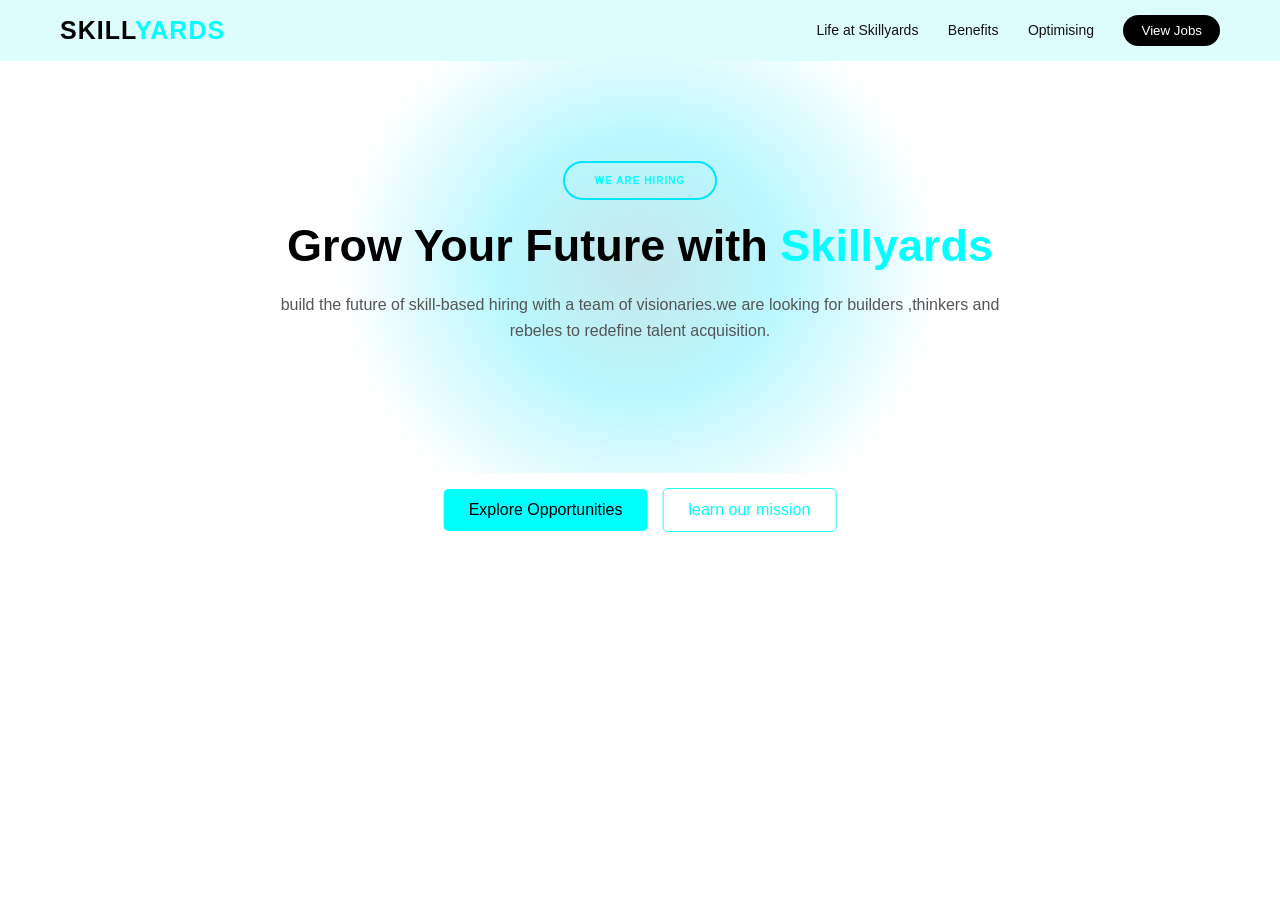
==== career.html/index.html @ fe463100 "career project" ====
<!DOCTYPE html>
<html lang="en">
<head>
    <meta charset="UTF-8">
    <meta name="viewport" content="width=device-width, initial-scale=1.0">
    <title>Careers - Skillyards</title>
    <link rel="stylesheet" href="style.css">
</head>
<body>

    <nav class="navbar">
        <div class="logo">
            <div class="logo">SKILL<span class="half">YARDS</span></div>
        </div>

        <div class="nav-links">
            <a href="#">Life at Skillyards</a>
            <a href="#">Benefits</a>
            <a href="#">Optimising</a>
            <a href="#" class="btn-link">
                <button class="btn">View Jobs</button>
            </a>
        </div>
    </nav>

    <section class="hero-section">
        <p class="subtitle">WE ARE HIRING</p>
        <div>
        <h1 class="title">Grow Your Future with <span class="half">Skillyards</span></h1>
        </div>
        <p class="description">
            build the future of skill-based hiring with a team of visionaries.we are looking
            for builders ,thinkers and rebeles to redefine talent acquisition.
        </p>

        <div class="hero-btn">
            <button class="btn-color">Explore Opportunities</button>
            <button class="blank-btn">learn our mission</button>
         </div>
        </section>

</body>
</html>
---- career.html/style.css ----
* {
    margin: 0;
    padding: 0;
    box-sizing: border-box;
    font-family: Arial, sans-serif;
}


.navbar {
    display: flex;
    justify-content: space-between;
    align-items: center;
    padding: 15px 60px;
    background-color: rgb(221, 252, 252);
}

.logo h2 {
    font-size: 22px;
}

.nav-links a {
    text-decoration: none;
    color: rgb(19, 19, 19);
    margin-left: 25px;
    font-size: 14px;
}

.btn-link {
    margin-left: 25px;
}

.btn {
    padding: 8px 18px;
    background-color: #000;
    color: #fff;
    border: none;
    border-radius: 25px;
    cursor: pointer;
    transition: 0.3s ease;
}

.btn:hover {
    background-color: #444;
}


.hero-section {
 background: radial-gradient(50% 90% at 50% 50%, #c4e7eb 0%, #baf7ff 35%, #ffffff 75%);
  text-align: center;
    padding: 100px 20px;
    max-width: 800px;
    margin: auto;
}

.subtitle {
    color: #888;
    font-size: 13px;
    letter-spacing: 2px;
}

.title {
    font-size: 45px;
    margin: 20px 0;
    color: #000;
    font-weight: bold;
}

.description {
    color: #555;
    line-height: 1.6;
    margin-bottom: 30px;
}

.hero-btn {
    margin-top: 10px;
}

.half{
    color: aqua;
}
.logo{
    color: black;
    font-size: 25px;
    font-weight: 800;
    text-transform: uppercase;
    letter-spacing: 1px;
}
.subtitle {
  display: inline-block;
  padding: 12px 30px;
  font-size: 10px;
  font-weight: bold;
  color: aqua;
  text-transform: uppercase;
  letter-spacing: 1px;
  
 
  /* background: linear-gradient(135deg, #00f5ff, #00bcd4, #008c9e); */
  
  border: 2px solid #00e5ff;
  border-radius: 30px;
  cursor: pointer;
  transition: all 0.3s ease;
}

.hero-btn {
    display: flex;
    gap: 15px; 
    align-items: center;
    justify-content: center;
    margin-top: 60px;
    position: absolute;
    top: 50%;
    left: 50%;
    transform: translate(-50%, -50%);
}





.btn-color {
     background:aqua;
    color: black;
    padding: 12px 25px;
    border: none;
    border-radius: 5px;
    font-size: 16px;
    cursor: pointer;
    transition: 0.3s ease;
}

.btn-color:hover {
     background: linear-gradient(135deg, #aadce2, rgb(178, 229, 231), #00acc1);
      transform: translateY(-3px);
}

.blank-btn {
    background-color: transparent;
     color: aqua;          
    padding: 12px 25px;
    border: 1px solid rgb(30, 249, 249);
    border-radius: 5px;
    font-size: 16px;
    cursor: pointer;
    transition: 0.3s ease;
}

.blank-btn:hover {
    transform: translateY(-3px);
}
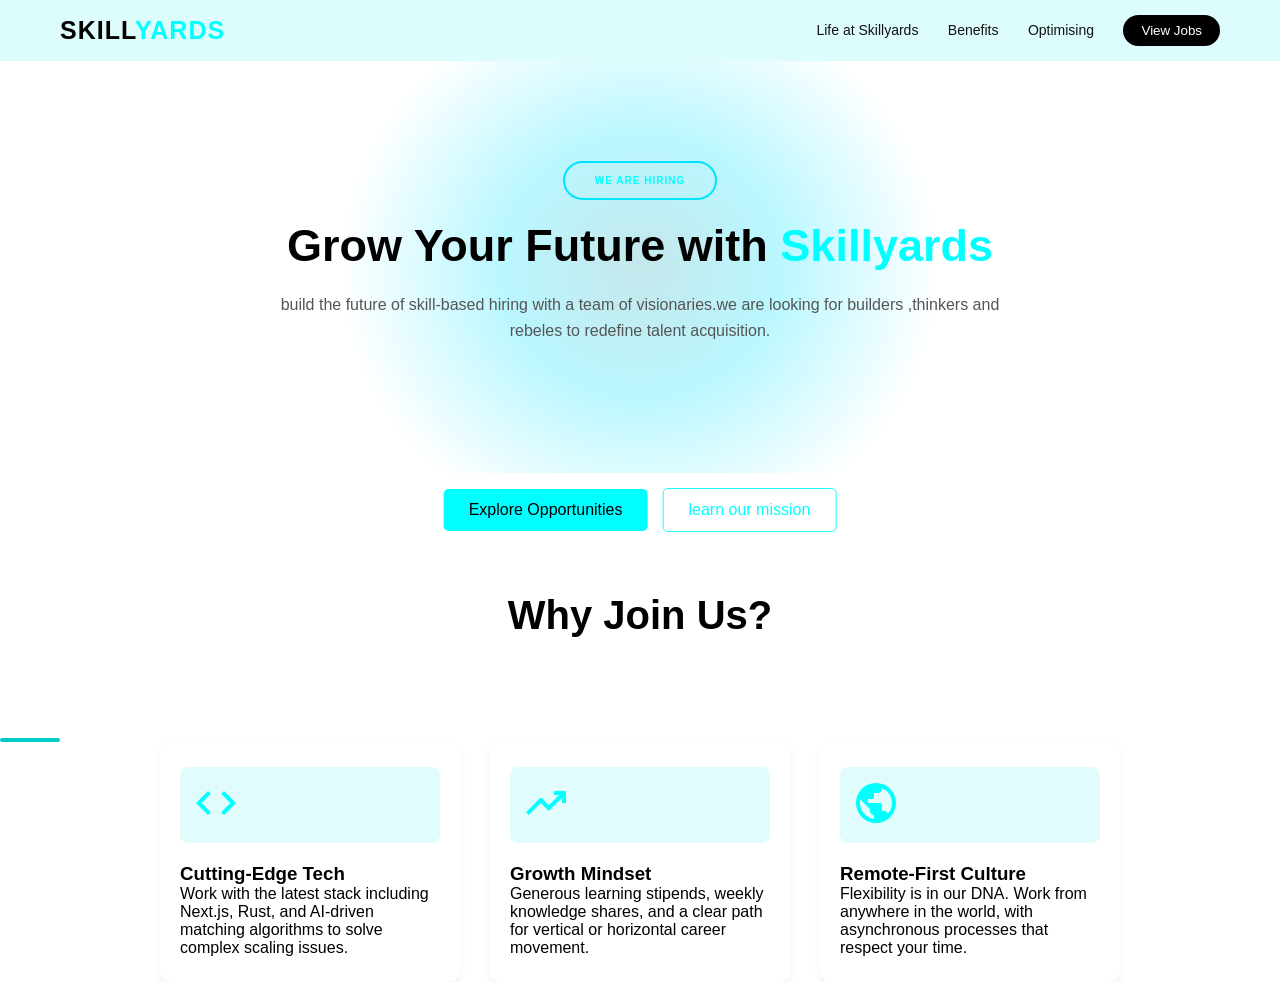
==== commit 60b135a2: "till now" ====
--- a/career.html/index.html
+++ b/career.html/index.html
@@ -38,6 +38,45 @@
             <button class="blank-btn">learn our mission</button>
          </div>
         </section>
+        <section class="section">
+  <h2 class="why-join-us">Why Join Us?</h2>
+  <div class="underline"></div>
+  <div class="cards">
+    
+    <div class="card">
+      <div class="icon">
+        <svg xmlns="http://www.w3.org/2000/svg" height="48px" viewBox="0 -960 960 960" width="48px" fill="#00FFFF">
+          <path d="M320-240 80-480l240-240 57 57-184 184 183 183-56 56Zm320 0-57-57 184-184-183-183 56-56 240 240-240 240Z"/>
+        </svg>
+      </div>
+      <h3>Cutting-Edge Tech</h3>
+      <p>Work with the latest stack including Next.js, Rust, and AI-driven matching algorithms to solve complex scaling issues.</p>
+    </div>
+    
+    <div class="card">
+      <div class="icon">
+        <svg xmlns="http://www.w3.org/2000/svg" height="48px" viewBox="0 -960 960 960" width="48px" fill="#00FFFF">
+          <path d="m136-240-56-56 296-298 160 160 208-206H640v-80h240v240h-80v-104L536-320 376-480 136-240Z"/>
+        </svg>
+      </div>
+      <h3>Growth Mindset</h3>
+      <p>Generous learning stipends, weekly knowledge shares, and a clear path for vertical or horizontal career movement.</p>
+    </div>
+    
+    <div class="card">
+      <div class="icon">
+        <svg xmlns="http://www.w3.org/2000/svg" height="48px" viewBox="0 -960 960 960" width="48px" fill="#00FFFF">
+          <path d="M324-111.5Q251-143 197-197t-85.5-127Q80-397 80-480t31.5-156Q143-709 197-763t127-85.5Q397-880 480-880t156 31.5Q709-817 763-763t85.5 127Q880-563 880-480t-31.5 156Q817-251 763-197t-127 85.5Q563-80 480-80t-156-31.5ZM440-162v-78q-33 0-56.5-23.5T360-320v-40L168-552q-3 18-5.5 36t-2.5 36q0 121 79.5 212T440-162Zm276-102q41-45 62.5-100.5T800-480q0-98-54.5-179T600-776v16q0 33-23.5 56.5T520-680h-80v80q0 17-11.5 28.5T400-560h-80v80h240q17 0 28.5 11.5T600-440v120h40q26 0 47 15.5t29 40.5Z"/>
+        </svg>
+      </div>
+      <h3>Remote-First Culture</h3>
+      <p>Flexibility is in our DNA. Work from anywhere in the world, with asynchronous processes that respect your time.</p>
+    </div>
+    
+  </div>
+</section>
+
+
 
 </body>
 </html>
--- a/career.html/style.css
+++ b/career.html/style.css
@@ -151,3 +151,52 @@
     transform: translateY(-3px);
 }
 
+
+.why-join-us {
+  max-width: 100vh;
+  margin: 0 auto 40px;
+  padding: 60px 20px;
+  background: white;
+  text-align: center;
+  align-items: center;
+  font-family: 'Segoe UI', Tahoma, Geneva, Verdana, sans-serif;
+  font-size: 40px;
+  margin-top: 60px;
+}
+
+.underline {
+  width: 60px;
+  height: 4px;
+  background-color: #00CCCC;
+  border-radius: 2px;
+  justify-items: center;
+  text-align: center;
+  align-items: center;
+}
+
+.cards {
+  display: flex;
+  gap: 30px;
+  justify-content: center;
+  flex-wrap: wrap;
+}
+
+.card {
+  background: #fff;
+  border-radius: 12px;
+  box-shadow: 0 4px 10px rgb(0 0 0 / 0.05);
+  padding: 25px 20px;
+  flex: 1 1 280px;
+  max-width: 300px;
+  text-align: left;
+}
+
+.icon {
+  background: #e0fcfc; 
+  padding: 12px;
+  border-radius: 8px;
+  margin-bottom: 20px;
+}
+
+
+
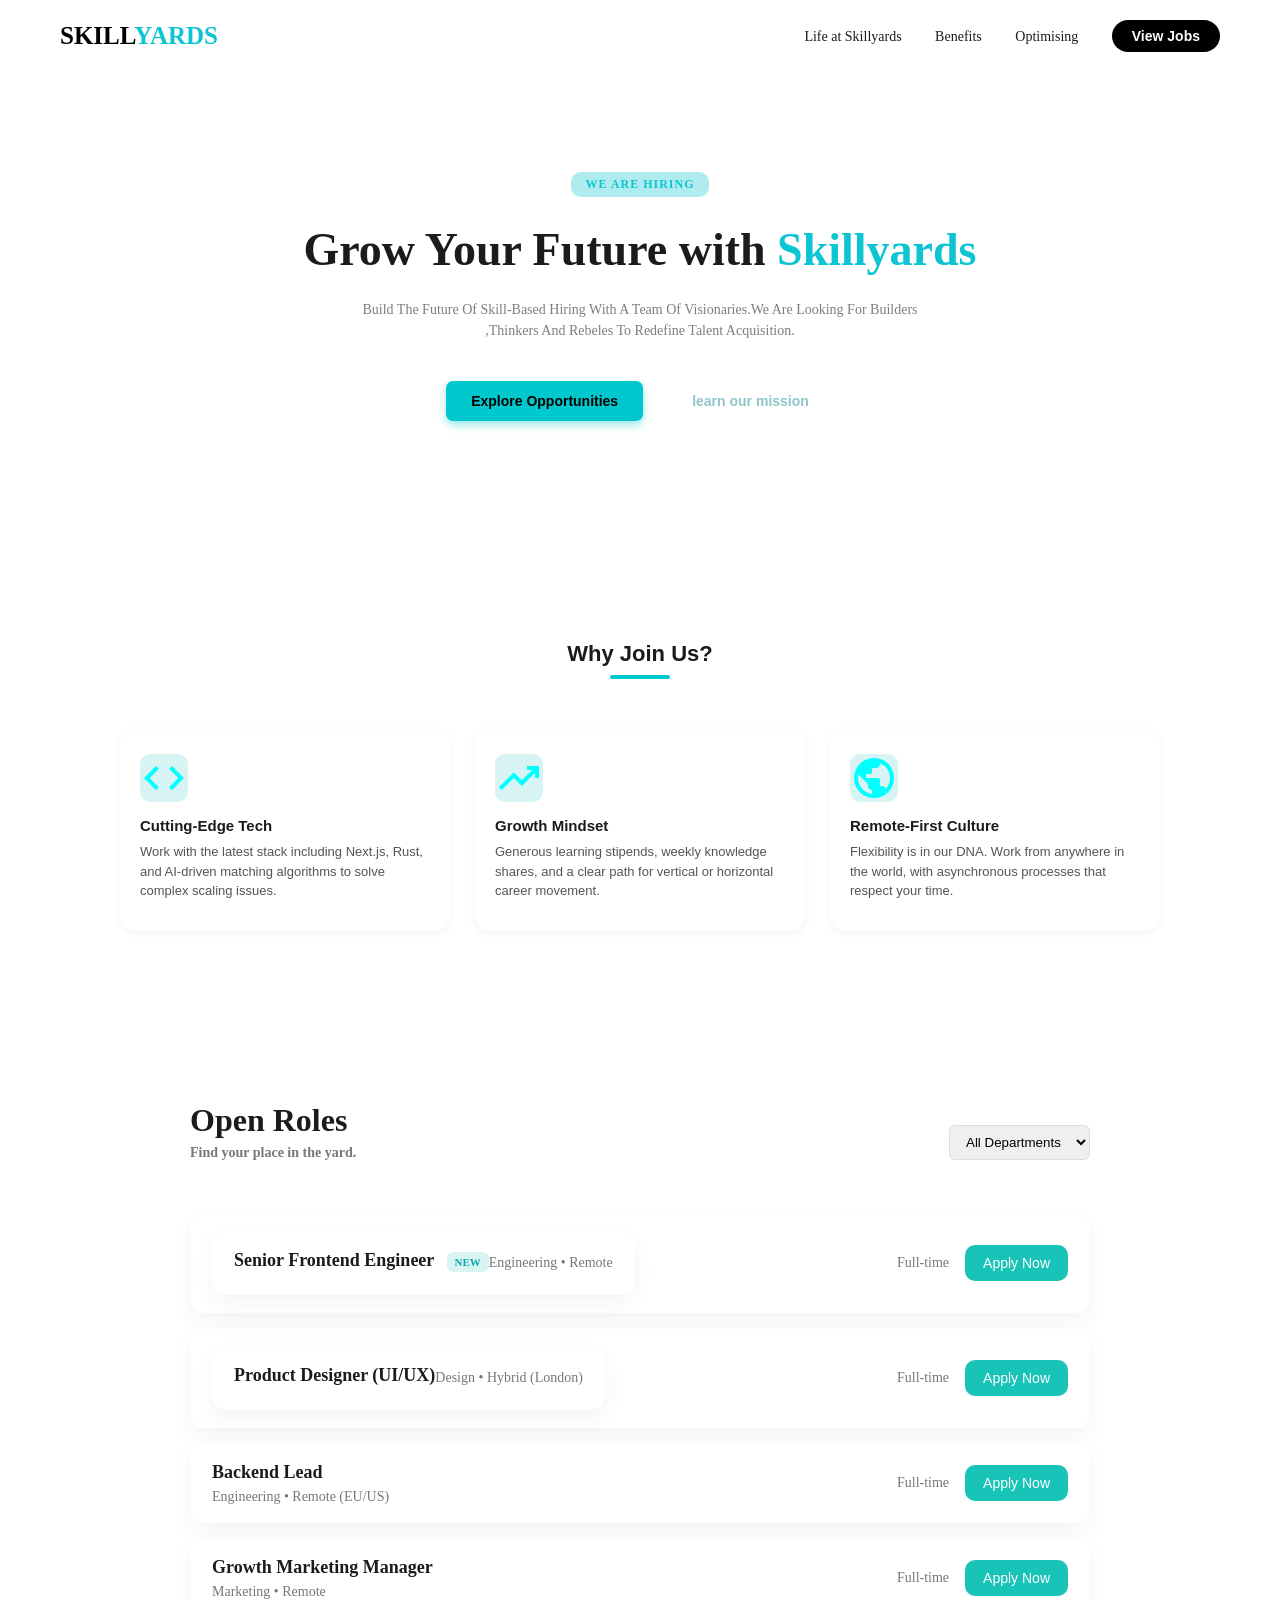
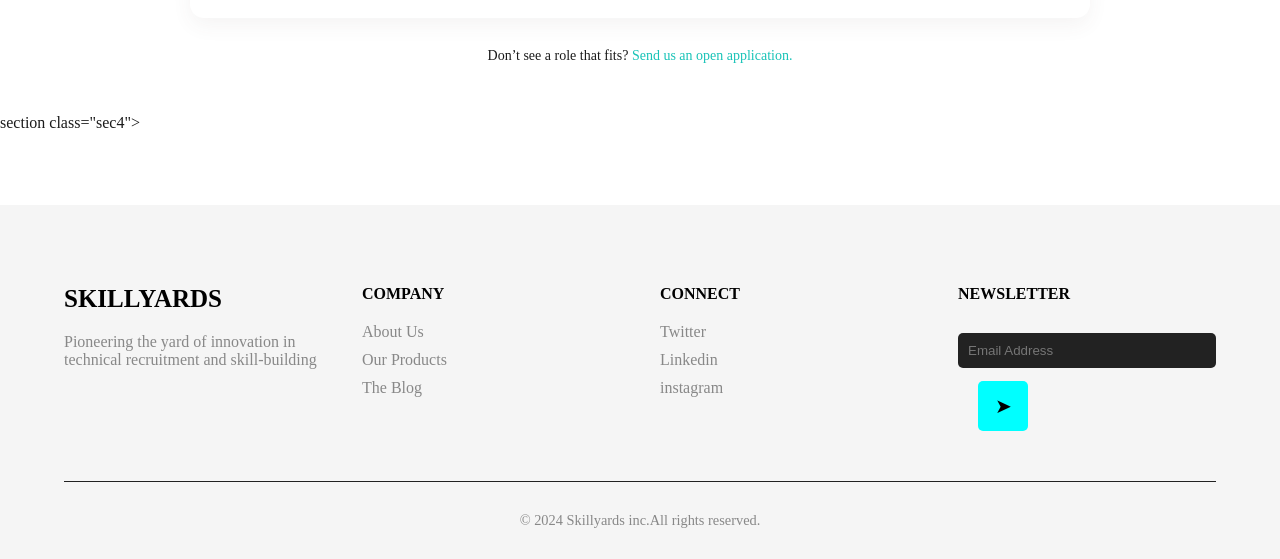
==== commit 2d58cd6b: "till now" ====
--- a/career.html/index.html
+++ b/career.html/index.html
@@ -76,7 +76,134 @@
   </div>
 </section>
 
-
-
+<section class="open-roles">
+
+    <div class="header">
+        <div class="title">
+            <h1>Open Roles</h1>
+            <p>Find your place in the yard.</p>
+        </div>
+
+        <div class="filter">
+            <select>
+                <option>All Departments</option>
+                <option>Engineering</option>
+                <option>Design</option>
+                <option>Marketing</option>
+            </select>
+        </div>
+    </div>
+
+
+    <div class="job-list">
+
+        <div class="white-card">
+            <div class="job">
+                <h3>
+                    Senior Frontend Engineer 
+                    <span class="badge">NEW</span>
+                </h3>
+                <p>Engineering • Remote</p>
+            </div>
+
+            <div class="job-action">
+                <span class="job-type">Full-time</span>
+                <button class="apply-btn">Apply Now</button>
+            </div>
+        </div>
+
+
+        <div class="job-card">
+            <div class="job">
+                <h3>Product Designer (UI/UX)</h3>
+                <p>Design • Hybrid (London)</p>
+            </div>
+
+            <div class="job-action">
+                <span class="job-type">Full-time</span>
+                <button class="apply-btn">Apply Now</button>
+            </div>
+        </div>
+
+
+        <div class="job-card">
+            <div class="job-info">
+                <h3>Backend Lead</h3>
+                <p>Engineering • Remote (EU/US)</p>
+            </div>
+
+            <div class="job-action">
+                <span class="job-type">Full-time</span>
+                <button class="apply-btn">Apply Now</button>
+            </div>
+        </div>
+
+
+        <div class="job">
+            <div class="job-info">
+                <h3>Growth Marketing Manager</h3>
+                <p>Marketing • Remote</p>
+            </div>
+
+            <div class="job-action">
+                <span class="job-type">Full-time</span>
+                <button class="apply-btn">Apply Now</button>
+            </div>
+        </div>
+
+    </div>
+
+
+    <div class="bottom-text">
+        <p>
+            Don’t see a role that fits?
+            <a href="#">Send us an open application.</a>
+        </p>
+    </div>
+
+</section>
+section class="sec4">
+        <div class="map">
+            <h1>A Global Team Of Specilists</h1>
+            <p>From London To San Francisco we are a distributed collective building</p>
+            <p>tools for modern workforce</p>
+        </div>
+    </section>
+    <footer>
+        <div class="footer-content">
+            <div class="footer-section">
+                <div class="logo">SKILL<span>YARDS</span></div>
+                <p style="margin-top:20px;">Pioneering the yard of innovation in technical recruitment and skill-building</p>
+            </div>
+            <div class="footer-section">
+                <h4>COMPANY</h4>
+                <ul>
+                    <li><a href="#">About Us</a></li>
+                    <li><a href="#">Our Products</a></li>
+                    <li><a href="#">The Blog</a></li>
+                </ul>
+            </div>
+            <div class="footer-section">
+                <h4>CONNECT</h4>
+                <ul>
+                    <li><a href="#">Twitter</a></li>
+                    <li><a href="#">Linkedin</a></li>
+                    <li><a href="#">instagram</a></li>
+                </ul>
+            </div>
+            <div class="footer-section">
+                <h4>NEWSLETTER</h4>
+                <div class="flex">
+                <input type="email" placeholder="Email Address"
+                    style="width:100%; padding:10px; margin-top:10px; border-radius:5px; border:none; background:#222; color:white;" >
+                    <p class="send">➤</p>
+                    </div>
+
+            </div>
+        </div>
+        <div class="footer-bottom">
+            <p>&copy; 2024 Skillyards inc.All rights reserved.</p>
+        </div>
+    </footer>
 </body>
 </html>
--- a/career.html/style.css
+++ b/career.html/style.css
@@ -1,202 +1,423 @@
-
+/* Reset and base */
 * {
+  margin: 0;
+  padding: 0;
+  box-sizing: border-box;
+}
+
+body {
+ font-family: Georgia, 'Times New Roman', Times, serif;
+  background-color: white;
+  color: #1b1b1b;
+}
+
+
+.navbar {
+  display: flex;
+  justify-content: space-between;
+  align-items: center;
+  padding: 20px 60px;
+  font-weight: 500;
+  font-size: 14px;
+}
+
+.logo {
+  font-weight: 700;
+  font-size: 20px;
+  color: #000000;
+  user-select: none;
+}
+
+.logo .half {
+  color: #0dc4d3;
+  font-weight: 700;
+}
+
+.nav-links a {
+  margin-left: 30px;
+  text-decoration: none;
+  color: #1b1b1b;
+  font-weight: 500;
+  font-size: 14px;
+  cursor: pointer;
+  transition: color 0.3s ease;
+}
+
+.nav-links a:hover {
+  color: #0dc4d3;
+}
+
+.btn-link .btn {
+  background-color: #000;
+  color: #fff;
+  border: none;
+  padding: 8px 20px;
+  border-radius: 20px;
+  cursor: pointer;
+  font-weight: 600;
+  font-size: 14px;
+  transition: background-color 0.3s ease;
+}
+
+.btn-link .btn:hover {
+  background-color: #333;
+}
+
+
+.hero-section {
+  text-align: center;
+  padding: 100px 20px 140px;
+  max-width: 900px;
+  margin: 0 auto;
+}
+
+.subtitle {
+  display: inline-block;
+  background-color: #b0ebef;
+  color: #0dc4d3;
+  font-weight: 600;
+  font-size: 12px;
+  letter-spacing: 1px;
+  padding: 5px 14px;
+  border-radius: 10px;
+  margin-bottom: 25px;
+  user-select: none;
+}
+
+.title {
+  font-weight: 900;
+  font-size: 46px;
+  margin-bottom: 22px;
+  line-height: 1.2;
+  color: #1b1b1b;
+}
+
+.title .half {
+  color: #0dc4d3;
+}
+
+.description {
+  font-weight: 400;
+  font-size: 14px;
+  color: #7e7e7e;
+  margin-bottom: 40px;
+  max-width: 600px;
+  margin-left: auto;
+  margin-right: auto;
+  line-height: 1.5;
+  text-transform: capitalize;
+}
+
+.hero-btn button {
+  font-weight: 700;
+  font-size: 14px;
+  padding: 12px 25px;
+  border-radius: 7px;
+  cursor: pointer;
+  border: none;
+  margin: 0 10px;
+  text-transform: none;
+  user-select: none;
+  transition: all 0.3s ease;
+}
+
+.btn-color {
+  background-color: #00c8cc;
+  color: #000;
+  box-shadow: 0px 4px 8px rgba(0, 200, 204, 0.4);
+  border: none;
+}
+
+.btn-color:hover {
+  background-color: #00adb7;
+  color: #000;
+}
+
+.blank-btn {
+  background-color: transparent;
+  border: 2px solid #8fc5c9;
+  color: #8fc5c9;
+}
+
+.blank-btn:hover {
+  background-color: #8fc5c9;
+  color: #000;
+}
+
+
+
+.section {
+  background-color: white;
+  padding: 80px 20px 120px;
+  max-width: 1080px;
+  margin: 0 auto;
+  text-align: center;
+  font-family: 'Arial', sans-serif;
+  color: #1b1b1b;
+}
+
+.why-join-us {
+  font-weight: 700;
+  font-size: 22px;
+  margin-bottom: 8px;
+}
+
+.underline {
+  width: 60px;
+  height: 4px;
+  background-color: #00c8cc;
+  margin: 0 auto 50px;
+  border-radius: 2px;
+}
+
+
+.cards {
+  display: flex;
+  justify-content: space-between;
+  gap: 25px;
+  flex-wrap: wrap;
+}
+
+
+.card {
+  background-color: #ffffff;
+  border-radius: 15px;
+  padding: 25px 20px 30px;
+  box-shadow: 0 2px 8px rgba(0,0,0,0.05);
+  flex: 1 1 30%;
+  min-width: 260px;
+  text-align: left;
+  color: #555555;
+}
+
+
+.icon {
+  background-color: #d7f3f4;
+  width: 48px;
+  height: 48px;
+  border-radius: 10px;
+  display: flex;
+  align-items: center;
+  justify-content: center;
+  margin-bottom: 15px;
+}
+
+
+ .card h3 {
+  font-weight: 700;
+  font-size: 15px;
+  color: #1b1b1b;
+  margin-bottom: 8px;
+}
+
+
+.card p {
+  font-weight: 400;
+  font-size: 13px;
+  line-height: 1.5;
+  color: #555555;
+}
+
+.icon svg {
+  fill: #00ffff; 
+  transition: fill 0.3s ease;
+}
+
+
+.card:hover .icon svg {
+  fill: white; 
+}
+ {
     margin: 0;
     padding: 0;
     box-sizing: border-box;
-    font-family: Arial, sans-serif;
-}
-
-
-.navbar {
+}
+
+
+.open-roles {
+    max-width: 900px;
+    margin: 50px auto;
+}
+
+
+.header {
     display: flex;
     justify-content: space-between;
     align-items: center;
-    padding: 15px 60px;
-    background-color: rgb(221, 252, 252);
-}
-
-.logo h2 {
-    font-size: 22px;
-}
-
-.nav-links a {
-    text-decoration: none;
-    color: rgb(19, 19, 19);
-    margin-left: 25px;
+    margin-bottom: 30px;
+}
+
+.title h1 {
+    font-size: 32px;
+    margin-bottom: 6px;
+}
+
+.title p {
+    color: #777;
     font-size: 14px;
 }
 
-.btn-link {
-    margin-left: 25px;
-}
-
-.btn {
-    padding: 8px 18px;
-    background-color: #000;
+.filter select {
+    padding: 8px 12px;
+    border-radius: 6px;
+    border: 1px solid #ddd;
+}
+
+
+.job-list {
+    display: flex;
+    flex-direction: column;
+    gap: 16px;
+}
+
+  .white-card,
+.job-card,
+.job {
+    background: #fff;
+    padding: 18px 22px;
+    border-radius: 14px;
+    display: flex;
+    justify-content: space-between;
+    align-items: center;
+    box-shadow: 0 8px 20px rgba(77, 76, 76, 0.06);
+} 
+
+
+ .job h3,
+.job-info h3 {
+    font-size: 18px;
+    margin-bottom: 6px;
+}
+
+.job p,
+.job-info p {
+    font-size: 14px;
+    color: #777;
+}
+
+
+.badge {
+    background: #d9f5f2;
+    color: #0aa7a7;
+    font-size: 11px;
+    padding: 4px 8px;
+    border-radius: 6px;
+    margin-left: 8px;
+}
+
+
+.job-action {
+    display: flex;
+    align-items: center;
+    gap: 16px;
+}
+
+.job-type {
+    font-size: 14px;
+    color: #777;
+}
+
+.apply-btn {
+    background: #18c3b7;
     color: #fff;
     border: none;
-    border-radius: 25px;
+    padding: 10px 18px;
+    border-radius: 10px;
     cursor: pointer;
-    transition: 0.3s ease;
-}
-
-.btn:hover {
-    background-color: #444;
-}
-
-
-.hero-section {
- background: radial-gradient(50% 90% at 50% 50%, #c4e7eb 0%, #baf7ff 35%, #ffffff 75%);
-  text-align: center;
-    padding: 100px 20px;
-    max-width: 800px;
-    margin: auto;
-}
-
-.subtitle {
-    color: #888;
-    font-size: 13px;
-    letter-spacing: 2px;
-}
-
-.title {
-    font-size: 45px;
-    margin: 20px 0;
-    color: #000;
-    font-weight: bold;
-}
-
-.description {
-    color: #555;
-    line-height: 1.6;
-    margin-bottom: 30px;
-}
-
-.hero-btn {
-    margin-top: 10px;
-}
-
-.half{
-    color: aqua;
-}
-.logo{
-    color: black;
-    font-size: 25px;
-    font-weight: 800;
-    text-transform: uppercase;
-    letter-spacing: 1px;
-}
-.subtitle {
-  display: inline-block;
-  padding: 12px 30px;
-  font-size: 10px;
-  font-weight: bold;
-  color: aqua;
-  text-transform: uppercase;
-  letter-spacing: 1px;
-  
- 
-  /* background: linear-gradient(135deg, #00f5ff, #00bcd4, #008c9e); */
-  
-  border: 2px solid #00e5ff;
-  border-radius: 30px;
-  cursor: pointer;
-  transition: all 0.3s ease;
-}
-
-.hero-btn {
-    display: flex;
-    gap: 15px; 
-    align-items: center;
-    justify-content: center;
-    margin-top: 60px;
-    position: absolute;
-    top: 50%;
-    left: 50%;
-    transform: translate(-50%, -50%);
-}
-
-
-
-
-
-.btn-color {
-     background:aqua;
-    color: black;
-    padding: 12px 25px;
-    border: none;
-    border-radius: 5px;
-    font-size: 16px;
-    cursor: pointer;
-    transition: 0.3s ease;
-}
-
-.btn-color:hover {
-     background: linear-gradient(135deg, #aadce2, rgb(178, 229, 231), #00acc1);
-      transform: translateY(-3px);
-}
-
-.blank-btn {
-    background-color: transparent;
-     color: aqua;          
-    padding: 12px 25px;
-    border: 1px solid rgb(30, 249, 249);
-    border-radius: 5px;
-    font-size: 16px;
-    cursor: pointer;
-    transition: 0.3s ease;
-}
-
-.blank-btn:hover {
-    transform: translateY(-3px);
-}
-
-
-.why-join-us {
-  max-width: 100vh;
-  margin: 0 auto 40px;
-  padding: 60px 20px;
-  background: white;
-  text-align: center;
-  align-items: center;
-  font-family: 'Segoe UI', Tahoma, Geneva, Verdana, sans-serif;
-  font-size: 40px;
-  margin-top: 60px;
-}
-
-.underline {
-  width: 60px;
-  height: 4px;
-  background-color: #00CCCC;
-  border-radius: 2px;
-  justify-items: center;
-  text-align: center;
-  align-items: center;
-}
-
-.cards {
-  display: flex;
-  gap: 30px;
-  justify-content: center;
-  flex-wrap: wrap;
-}
-
-.card {
-  background: #fff;
-  border-radius: 12px;
-  box-shadow: 0 4px 10px rgb(0 0 0 / 0.05);
-  padding: 25px 20px;
-  flex: 1 1 280px;
-  max-width: 300px;
-  text-align: left;
-}
-
-.icon {
-  background: #e0fcfc; 
-  padding: 12px;
-  border-radius: 8px;
-  margin-bottom: 20px;
-}
-
-
-
+    font-size: 14px;
+}
+
+.apply-btn:hover {
+    background: #12b0a6;
+}
+
+
+.bottom-text {
+    text-align: center;
+    margin-top: 30px;
+    font-size: 14px;
+}
+
+.bottom-text a {
+    color: #18c3b7;
+    text-decoration: none;
+    font-weight: 500;
+}  
+
+.sec4{
+    background: rgb(252, 252, 241);
+    height: 400px;
+    padding: 50px;
+}
+.map{
+    width: 100%;
+    height: 100%;
+    border-radius: 20px;
+    text-align: center;
+    color: white;
+    align-content: center;
+    font-family: sans-serif;
+    background-image: url(https://media.istockphoto.com/id/1481239404/vector/world-map-with-data-halftone-overlay.jpg?b=1&s=170667a&w=0&k=20&c=RMr5UEEV9dAhFMfOgTI9-WqRNJoEu1mGhA_WBwB4gkc=);
+    
+}
+
+footer {
+      background-color: whitesmoke;
+      color: #888;
+      padding: 80px 5% 30px;
+    }
+
+    .footer-content {
+      display: grid;
+      grid-template-columns: repeat(auto-fit, minmax(200px, 1fr));
+      gap: 40px;
+      max-width: 1200px;
+      margin: 0 auto 50px;
+      text-align: left;
+    }
+
+    .footer-section h4 {
+      color: black;
+      margin-bottom: 20px;
+    }
+    .logo{
+        font-size: 25px;
+        font-weight: bold;
+    }
+
+    .footer-section ul {
+      list-style: none;
+    }
+
+    .footer-section ul li {
+      margin-bottom: 10px;
+    }
+
+    .footer-section ul li a {
+      color: #888;
+      text-decoration: none;
+      transition: 0.3s;
+    }
+
+    .footer-section ul li a:hover {
+      color: var(--primary);
+    }
+
+    .footer-bottom {
+      border-top: 1px solid #222;
+      padding-top: 30px;
+      text-align: center;
+      font-size: 0.9rem;
+    }
+.send {
+   margin-top: 13px;
+   font-size: 20px;   
+   margin-left: 20px;
+   height: 50px;
+   width: 50px;
+   text-align: center;
+   background-color: aqua;
+   border-radius: 5px;
+   align-content: center;
+   color: black;
+}
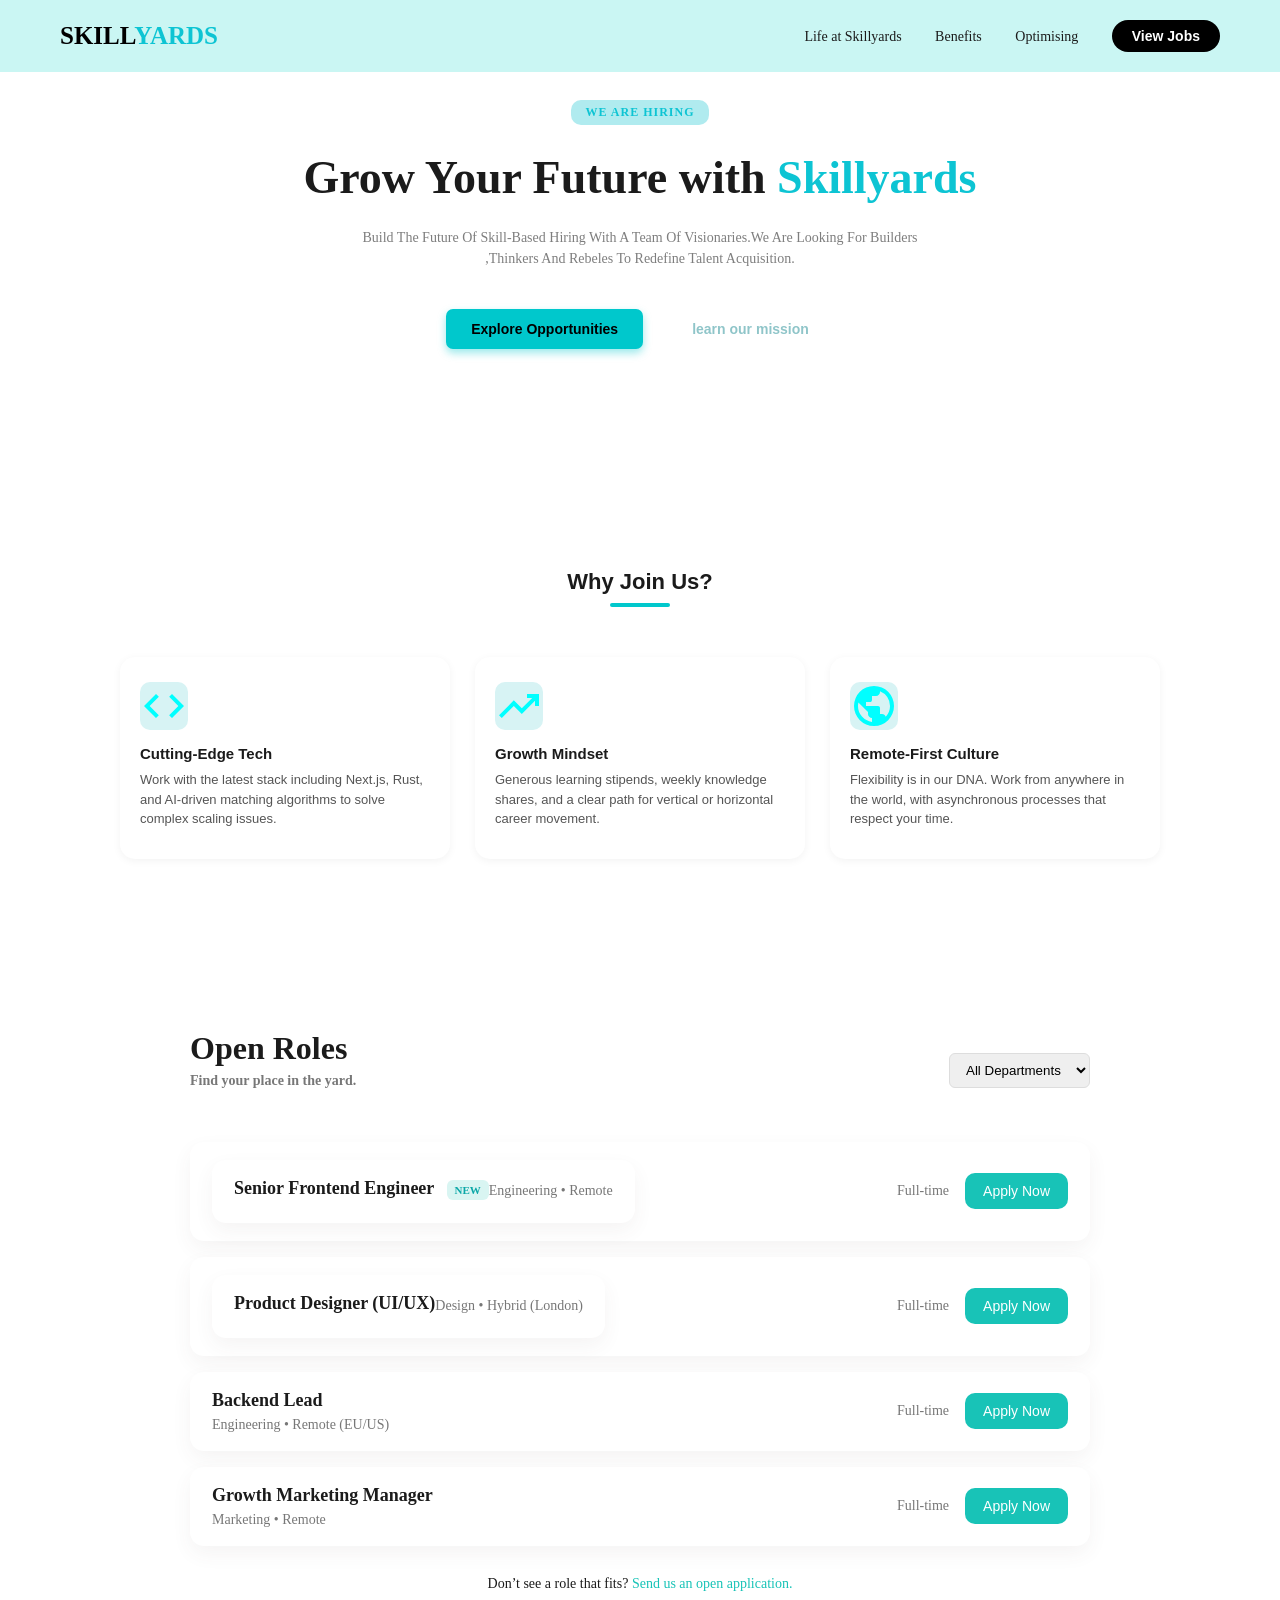
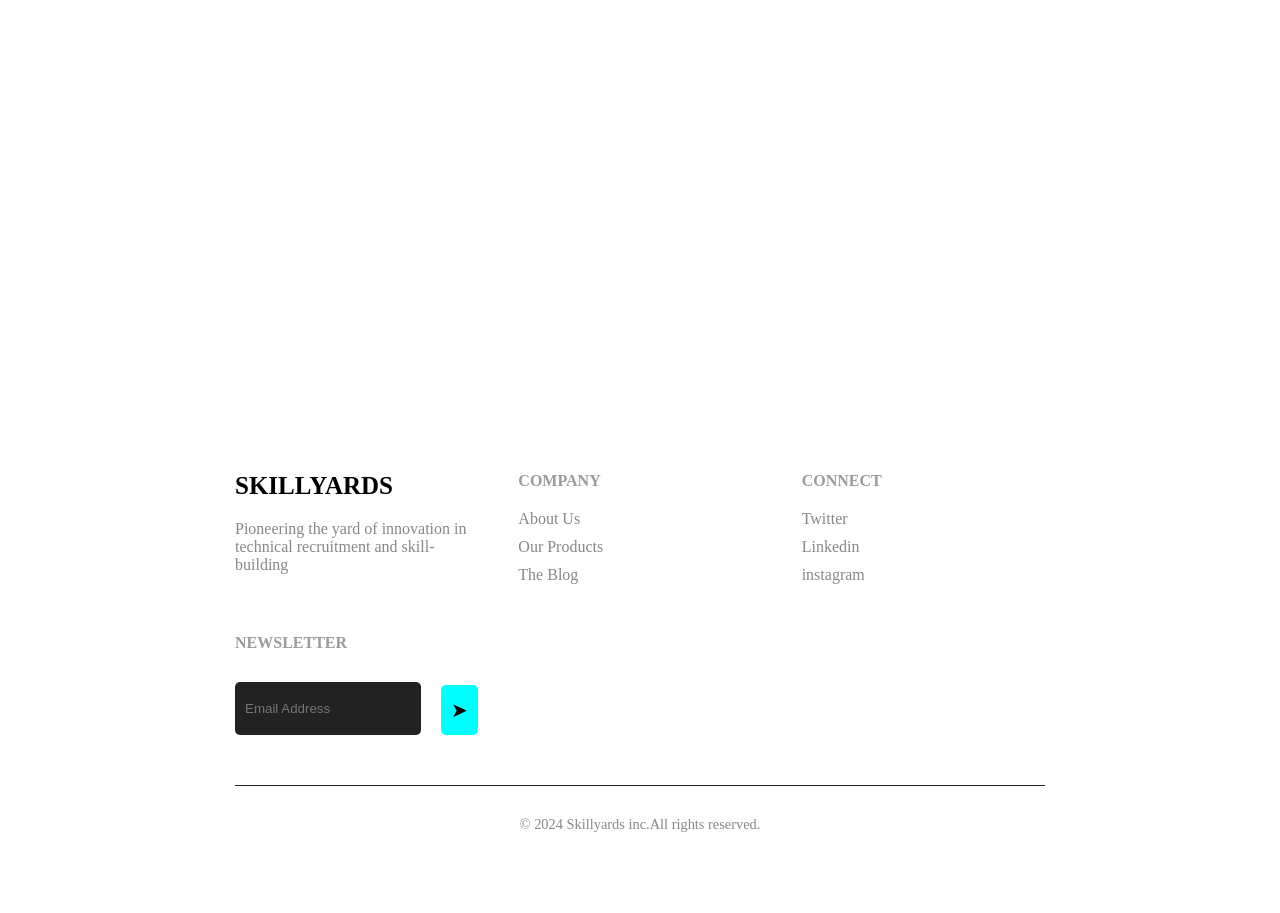
==== commit ac7366d6: "complete" ====
--- a/career.html/index.html
+++ b/career.html/index.html
@@ -161,8 +161,7 @@
         </p>
     </div>
 
-</section>
-section class="sec4">
+<section class="sec4">
         <div class="map">
             <h1>A Global Team Of Specilists</h1>
             <p>From London To San Francisco we are a distributed collective building</p>
--- a/career.html/style.css
+++ b/career.html/style.css
@@ -13,6 +13,9 @@
 
 
 .navbar {
+  position: fixed;
+   width: 100%;
+  background-color: #caf6f3;
   display: flex;
   justify-content: space-between;
   align-items: center;
@@ -65,10 +68,11 @@
 
 
 .hero-section {
+  margin-top: 80px;
   text-align: center;
   padding: 100px 20px 140px;
   max-width: 900px;
-  margin: 0 auto;
+ margin: 0 auto;
 }
 
 .subtitle {
@@ -345,12 +349,13 @@
 }  
 
 .sec4{
-    background: rgb(252, 252, 241);
+    background: white;
+    width: 100%;
     height: 400px;
     padding: 50px;
 }
 .map{
-    width: 100%;
+    width: 800px;
     height: 100%;
     border-radius: 20px;
     text-align: center;
@@ -361,8 +366,12 @@
     
 }
 
+
+.flex {
+    display: flex;
+}
 footer {
-      background-color: whitesmoke;
+      background-color: white;
       color: #888;
       padding: 80px 5% 30px;
     }
@@ -377,7 +386,7 @@
     }
 
     .footer-section h4 {
-      color: black;
+      color: rgb(156, 154, 154);
       margin-bottom: 20px;
     }
     .logo{
